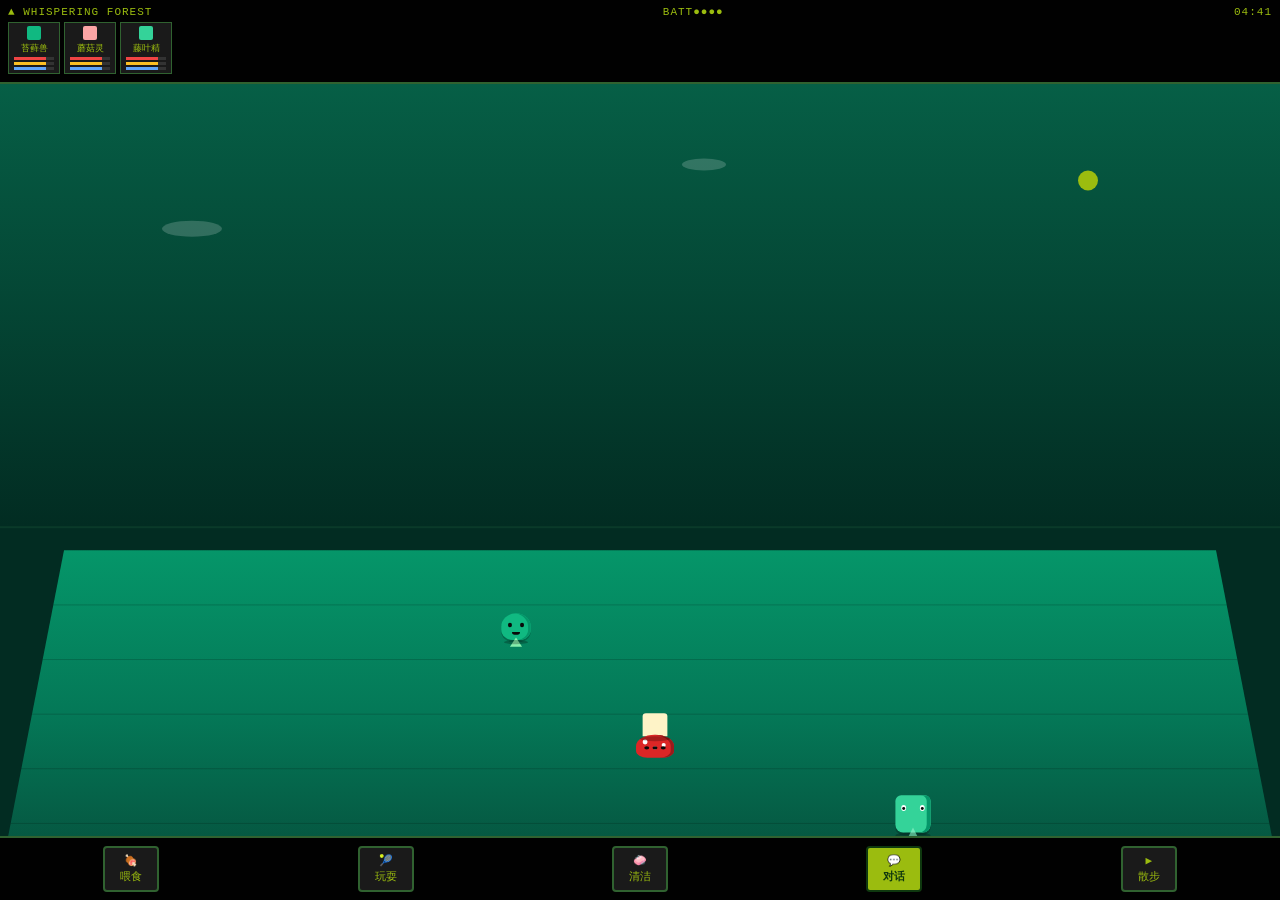
==== index.html @ 6078d498 "feat: 2.5D像素宠物养成游戏开发 Co-authored-by: traeagent <traeagent@users.noreply.github.com>" ====
<!DOCTYPE html>
<html lang="zh-CN">
<head>
<meta charset="UTF-8">
<meta name="viewport" content="width=device-width,initial-scale=1,viewport-fit=cover,user-scalable=no">
<meta name="theme-color" content="#9bbc0f">
<title>POCKETMOSS</title>
<link rel="stylesheet" href="css/styles.css">
</head>
<body>
<div id="app">
  <!-- 顶部 HUD Grid (方案 C) -->
  <header id="hud-top" class="hud-top">
    <div class="hud-row-1">
      <span id="scene-name" class="hud-scene">▲ FOREST</span>
      <span id="battery" class="hud-batt">BATT●●●●</span>
      <span id="clock" class="hud-clock">--:--</span>
    </div>
    <div id="hud-pets" class="hud-pets-row"></div>
  </header>

  <!-- 2.5D 场景 Canvas + 精灵 DOM 层 + 对话气泡层 -->
  <main id="scene-wrap" class="scene-wrap">
    <canvas id="scene-canvas"></canvas>
    <div id="sprite-layer" class="sprite-layer"></div>
    <div id="bubble-layer" class="bubble-layer"></div>
  </main>

  <!-- 底部 5 按钮快捷栏 -->
  <nav id="quick-bar" class="quick-bar">
    <button class="qb-btn" data-action="feed">🍖<span>喂食</span></button>
    <button class="qb-btn" data-action="play">🎾<span>玩耍</span></button>
    <button class="qb-btn" data-action="clean">🧼<span>清洁</span></button>
    <button class="qb-btn qb-ai" data-action="talk">💬<span>对话</span></button>
    <button class="qb-btn" data-action="walk">▶<span>散步</span></button>
  </nav>

  <!-- 状态 toast -->
  <div id="toast" class="toast"></div>
</div>
<script type="module" src="js/game.js"></script>
</body>
</html>
---- css/styles.css ----
/* ====== GBA 色板变量 ====== */
:root {
  --gba-dark:  #0f380f;
  --gba-mid:   #306230;
  --gba-light: #8bac0f;
  --gba-bg:    #9bbc0f;
  --safe-top:  env(safe-area-inset-top, 0px);
  --safe-bot:  env(safe-area-inset-bottom, 0px);
}

* { box-sizing: border-box; margin: 0; padding: 0; -webkit-tap-highlight-color: transparent; }
html, body { width: 100%; height: 100%; overflow: hidden; background: #0a0a0a; }
body {
  font-family: 'Courier New', monospace;
  -webkit-user-select: none; user-select: none;
  touch-action: manipulation;
  image-rendering: pixelated;
}

#app {
  width: 100vw; height: 100vh;
  display: flex; flex-direction: column;
  overflow: hidden; position: relative;
  background: #0a0a0a;
}

/* ===== 顶部 HUD ===== */
.hud-top {
  background: rgba(0,0,0,0.88);
  padding: calc(6px + var(--safe-top)) 8px 6px;
  border-bottom: 2px solid var(--gba-mid);
  flex-shrink: 0; z-index: 50;
}
.hud-row-1 {
  display: flex; justify-content: space-between; align-items: center;
  font-size: 11px; letter-spacing: 1px; color: var(--gba-bg); margin-bottom: 4px;
}
.hud-pets-row {
  display: flex; gap: 4px; overflow-x: auto; padding-bottom: 2px;
  scrollbar-width: none;
}
.hud-pets-row::-webkit-scrollbar { display: none; }
.hud-pet-chip {
  flex: 0 0 auto; background: #1a1a1a; border: 1px solid var(--gba-mid);
  padding: 3px 5px; display: flex; flex-direction: column; gap: 2px;
  min-width: 52px; cursor: pointer;
}
.hud-pet-chip.active { border-color: var(--gba-bg); background: #1e2a1e; }
.hud-pet-chip .name { font-size: 9px; color: var(--gba-bg); text-align: center; }
.hud-pet-chip .avatar { width: 14px; height: 14px; border-radius: 2px; margin: 0 auto; }
.hud-pet-chip .bar { height: 3px; background: #333; }
.hud-pet-chip .bar > div { height: 100%; transition: width 0.4s; }

/* ===== 2.5D 场景区 ===== */
.scene-wrap {
  flex: 1; position: relative; overflow: hidden;
  background: #022c22;
}
#scene-canvas { position: absolute; inset: 0; width: 100%; height: 100%; pointer-events: none; }
.sprite-layer, .bubble-layer { position: absolute; inset: 0; pointer-events: none; }
.sprite-unit { pointer-events: auto; }

/* 呼吸动画 */
@keyframes breath {
  0%, 100% { filter: drop-shadow(0 0 0 transparent); }
  50%      { filter: drop-shadow(0 0 4px rgba(255,255,255,0.15)); }
}
.sprite-unit { animation: breath 3s ease-in-out infinite; }

/* 点击爆散粒子 */
@keyframes particle-fly {
  from { transform: translate(0,0) scale(1); opacity: 1; }
  to   { transform: translate(var(--tx), var(--ty)) scale(0.2); opacity: 0; }
}
.particle {
  position: absolute; width: 6px; height: 6px; border-radius: 1px;
  animation: particle-fly 0.6s ease-out forwards;
  pointer-events: none; z-index: 100;
}

/* AI 对话气泡 */
.bubble {
  position: absolute; pointer-events: none;
  background: var(--gba-bg); color: var(--gba-dark);
  padding: 6px 10px; border-radius: 8px;
  border: 2px solid var(--gba-dark);
  font-size: 11px; font-family: 'Courier New', monospace;
  max-width: 160px; text-align: center;
  transform: translateX(-50%);
  animation: bubble-in 0.25s ease-out;
  z-index: 60;
  box-shadow: 0 2px 0 var(--gba-dark);
}
@keyframes bubble-in {
  from { transform: translateX(-50%) translateY(6px); opacity: 0; }
  to   { transform: translateX(-50%) translateY(0); opacity: 1; }
}

/* ===== 底部 5 按钮 ===== */
.quick-bar {
  background: rgba(0,0,0,0.88); border-top: 2px solid var(--gba-mid);
  display: flex; justify-content: space-around;
  padding: 8px 4px calc(8px + var(--safe-bot));
  flex-shrink: 0; z-index: 50;
}
.qb-btn {
  background: #1a1a1a; border: 2px solid var(--gba-mid); color: var(--gba-bg);
  font-family: 'Courier New', monospace; font-size: 11px;
  padding: 6px 4px; display: flex; flex-direction: column; align-items: center;
  gap: 2px; min-width: 56px; cursor: pointer;
  border-radius: 4px; transition: background 0.1s, transform 0.08s;
}
.qb-btn:active { background: var(--gba-mid); transform: scale(0.96); }
.qb-btn.qb-ai { background: var(--gba-bg); color: var(--gba-dark); border-color: var(--gba-dark); font-weight: bold; }
.qb-btn.qb-ai:active { background: var(--gba-light); }

/* Toast */
.toast {
  position: absolute; top: 50%; left: 50%; transform: translate(-50%, -50%);
  background: rgba(0,0,0,0.9); color: var(--gba-bg);
  padding: 10px 20px; border: 2px solid var(--gba-mid); border-radius: 6px;
  font-size: 13px; font-family: 'Courier New', monospace;
  opacity: 0; transition: opacity 0.3s; pointer-events: none; z-index: 200;
}
.toast.show { opacity: 1; }
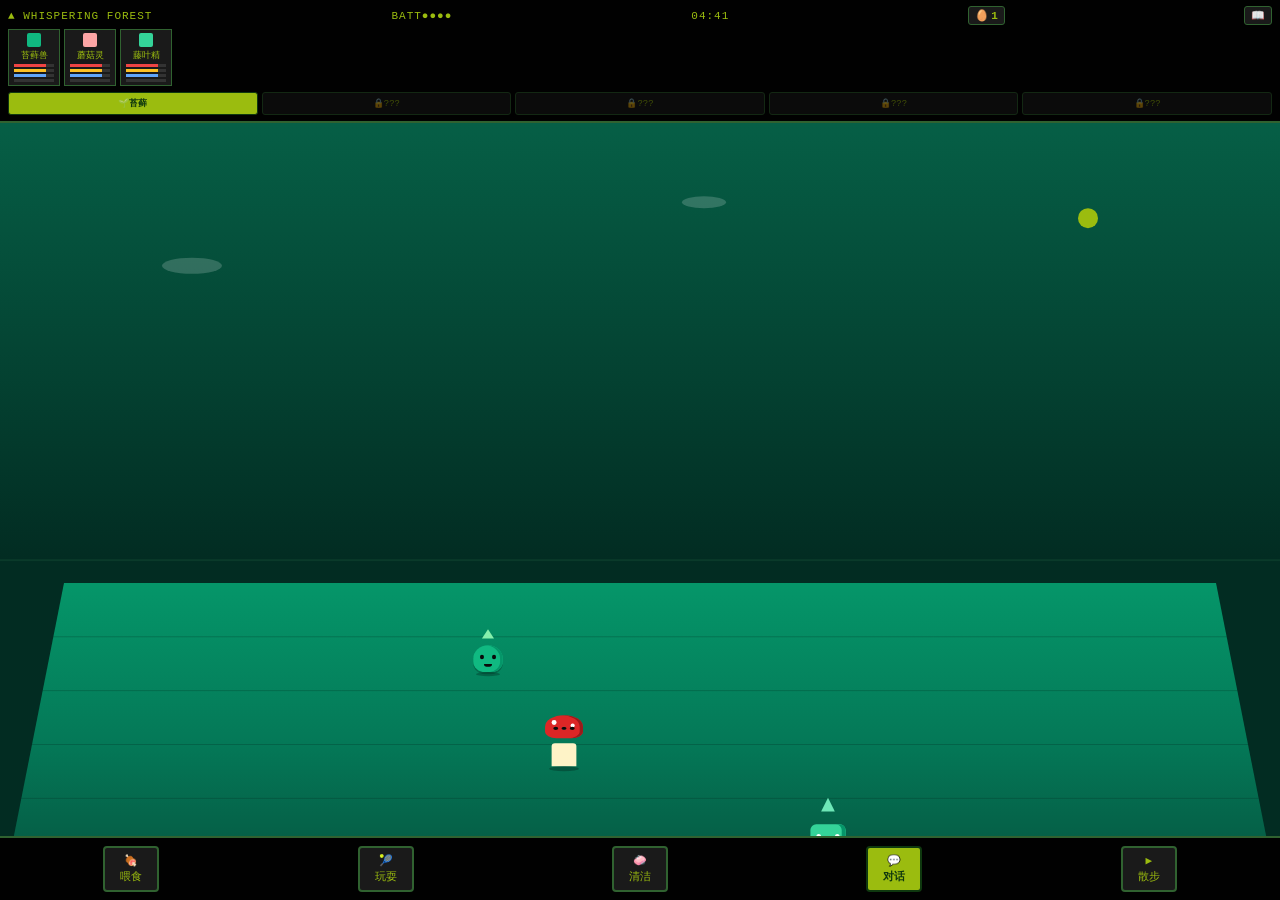
==== commit e6981735: "feat: update workspace Co-authored-by: traeagent <traeagent@users.noreply.github.com>" ====
--- a/index.html
+++ b/index.html
@@ -15,8 +15,11 @@
       <span id="scene-name" class="hud-scene">▲ FOREST</span>
       <span id="battery" class="hud-batt">BATT●●●●</span>
       <span id="clock" class="hud-clock">--:--</span>
+      <button id="btn-hatch" class="hud-icon" title="孵化">🥚<span id="egg-count">0</span></button>
+      <button id="btn-codex" class="hud-icon" title="图鉴">📖</button>
     </div>
     <div id="hud-pets" class="hud-pets-row"></div>
+    <div id="scene-tabs" class="scene-tabs"></div>
   </header>
 
   <!-- 2.5D 场景 Canvas + 精灵 DOM 层 + 对话气泡层 -->
@@ -37,6 +40,27 @@
 
   <!-- 状态 toast -->
   <div id="toast" class="toast"></div>
+
+  <!-- 孵化弹窗 -->
+  <div id="hatch-modal" class="modal hidden">
+    <div class="modal-panel">
+      <div id="hatch-stage">
+        <div id="hatch-egg" class="hatch-egg">🥚</div>
+        <div class="modal-hint">点击蛋孵化</div>
+      </div>
+      <div id="hatch-choices" class="hatch-choices hidden"></div>
+      <button id="hatch-close" class="modal-close">✕</button>
+    </div>
+  </div>
+
+  <!-- 图鉴弹窗 -->
+  <div id="codex-modal" class="modal hidden">
+    <div class="modal-panel">
+      <div class="modal-title">▲ 精灵图鉴</div>
+      <div id="codex-grid" class="codex-grid"></div>
+      <button id="codex-close" class="modal-close">✕</button>
+    </div>
+  </div>
 </div>
 <script type="module" src="js/game.js"></script>
 </body>
--- a/css/styles.css
+++ b/css/styles.css
@@ -123,3 +123,85 @@
   opacity: 0; transition: opacity 0.3s; pointer-events: none; z-index: 200;
 }
 .toast.show { opacity: 1; }
+
+/* ===== HUD 图标按钮（蛋/图鉴） ===== */
+.hud-icon {
+  background: #1a1a1a; border: 1px solid var(--gba-mid); color: var(--gba-bg);
+  font-family: 'Courier New', monospace; font-size: 11px;
+  padding: 2px 6px; cursor: pointer; border-radius: 3px;
+}
+.hud-icon:active { background: var(--gba-mid); }
+#egg-count { margin-left: 2px; font-weight: bold; }
+
+/* ===== 场景切换 Tab ===== */
+.scene-tabs {
+  display: flex; gap: 4px; margin-top: 4px; overflow-x: auto;
+  scrollbar-width: none;
+}
+.scene-tabs::-webkit-scrollbar { display: none; }
+.scene-tab {
+  flex: 1 1 0; min-width: 0; background: #1a1a1a; border: 1px solid var(--gba-mid);
+  color: var(--gba-bg); font-family: 'Courier New', monospace; font-size: 9px;
+  padding: 4px 2px; cursor: pointer; border-radius: 3px;
+  text-align: center; white-space: nowrap; overflow: hidden; text-overflow: ellipsis;
+}
+.scene-tab.active { background: var(--gba-bg); color: var(--gba-dark); border-color: var(--gba-dark); font-weight: bold; }
+.scene-tab.locked { opacity: 0.4; cursor: not-allowed; }
+
+/* ===== 弹窗通用 ===== */
+.modal {
+  position: fixed; inset: 0; background: rgba(0,0,0,0.75);
+  display: flex; align-items: center; justify-content: center; z-index: 300;
+}
+.modal.hidden { display: none; }
+.modal-panel {
+  position: relative; background: #0f1a0f; border: 2px solid var(--gba-mid);
+  border-radius: 8px; padding: 20px 16px 16px; min-width: 240px; max-width: 90vw;
+  max-height: 80vh; overflow-y: auto;
+}
+.modal-title { color: var(--gba-bg); font-size: 13px; letter-spacing: 2px; text-align: center; margin-bottom: 10px; }
+.modal-hint { color: var(--gba-light); font-size: 11px; text-align: center; margin-top: 10px; }
+.modal-close {
+  position: absolute; top: 6px; right: 8px; background: none; border: none;
+  color: var(--gba-bg); font-size: 14px; cursor: pointer; font-family: inherit;
+}
+
+/* ===== 孵化弹窗 ===== */
+.hatch-egg {
+  font-size: 56px; text-align: center; cursor: pointer; padding: 20px;
+  transition: transform 0.1s;
+}
+.hatch-egg.shaking { animation: egg-shake 0.5s ease-in-out infinite; }
+@keyframes egg-shake {
+  0%, 100% { transform: rotate(-8deg); }
+  50%      { transform: rotate(8deg) scale(1.05); }
+}
+.hatch-egg.hatched { animation: egg-pop 0.4s ease-out forwards; }
+@keyframes egg-pop {
+  0% { transform: scale(1); opacity: 1; }
+  100% { transform: scale(1.6); opacity: 0; }
+}
+.hatch-choices { display: flex; gap: 8px; justify-content: center; margin-top: 6px; }
+.hatch-choices.hidden { display: none; }
+.hatch-card {
+  background: #1a1a1a; border: 2px solid var(--gba-mid); border-radius: 6px;
+  padding: 8px 6px; width: 76px; cursor: pointer; text-align: center;
+  color: var(--gba-bg); font-size: 10px;
+}
+.hatch-card:active { background: var(--gba-mid); }
+.hatch-card .hc-avatar { width: 32px; height: 32px; margin: 0 auto 6px; border-radius: 4px; position: relative; }
+.hatch-card .hc-name { font-size: 11px; font-weight: bold; }
+.hatch-card .hc-pers { font-size: 9px; color: var(--gba-light); margin-top: 2px; }
+
+/* ===== 图鉴 ===== */
+.codex-grid {
+  display: grid; grid-template-columns: repeat(3, 1fr); gap: 6px; min-width: 240px;
+}
+.codex-cell {
+  background: #1a1a1a; border: 1px solid var(--gba-mid); border-radius: 4px;
+  padding: 6px 4px; text-align: center; color: var(--gba-bg); font-size: 9px;
+}
+.codex-cell.owned { border-color: var(--gba-light); }
+.codex-cell .cc-avatar { width: 24px; height: 24px; margin: 0 auto 4px; border-radius: 3px; }
+.codex-cell.locked .cc-avatar { background: #333 !important; filter: brightness(0.4); }
+.codex-cell .cc-aff { color: var(--gba-light); font-size: 8px; }
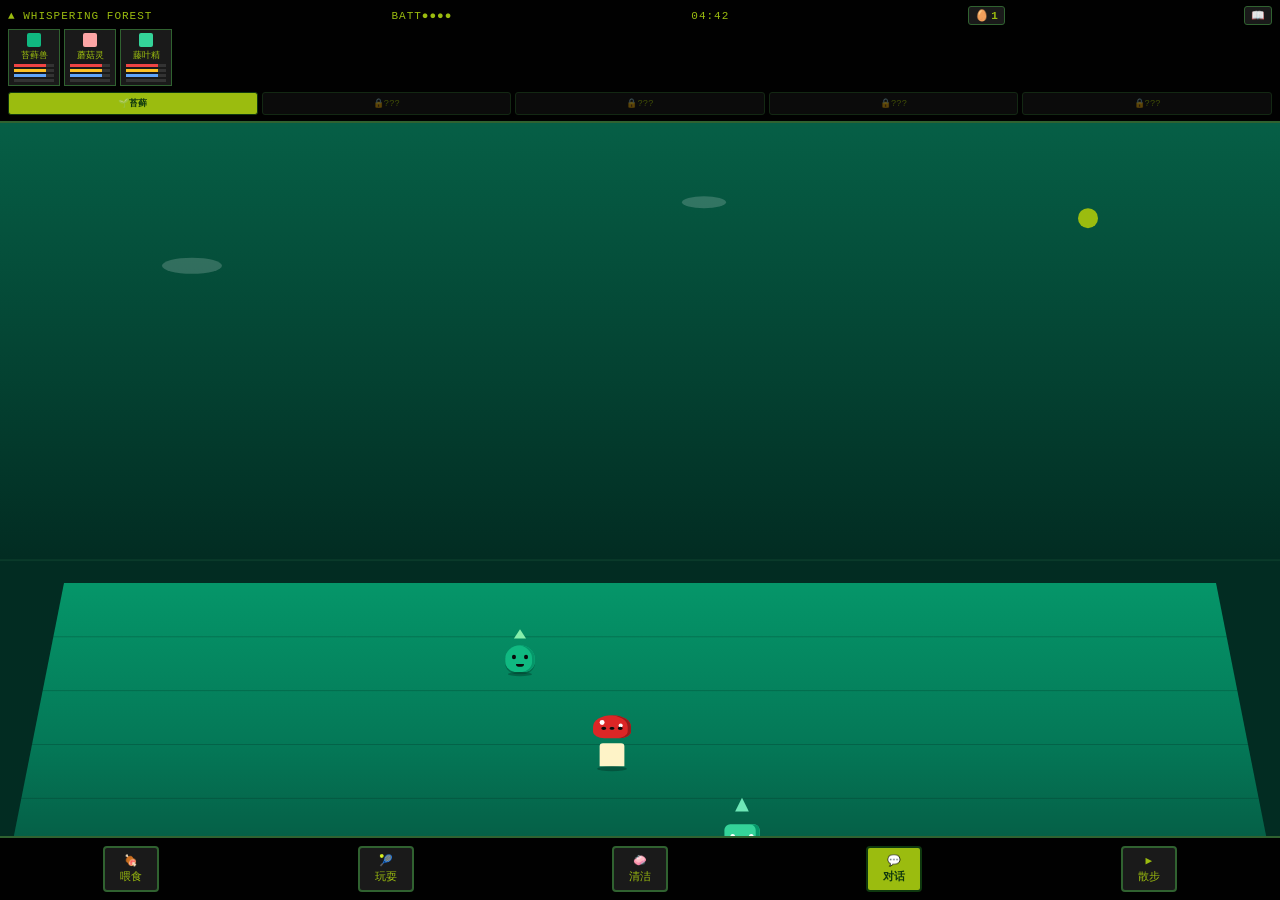
==== commit 9fa0b95a: "feat: update workspace Co-authored-by: traeagent <traeagent@users.noreply.github.com>" ====
--- a/index.html
+++ b/index.html
@@ -41,6 +41,19 @@
   <!-- 状态 toast -->
   <div id="toast" class="toast"></div>
 
+  <!-- 对话弹窗 -->
+  <div id="chat-modal" class="modal hidden">
+    <div class="modal-panel chat-panel">
+      <div class="modal-title" id="chat-title">💬 对话</div>
+      <div id="chat-log" class="chat-log"></div>
+      <div class="chat-input-row">
+        <input id="chat-input" type="text" maxlength="60" placeholder="说点什么..." autocomplete="off">
+        <button id="chat-send" class="chat-send">➤</button>
+      </div>
+      <button id="chat-close" class="modal-close">✕</button>
+    </div>
+  </div>
+
   <!-- 孵化弹窗 -->
   <div id="hatch-modal" class="modal hidden">
     <div class="modal-panel">
--- a/css/styles.css
+++ b/css/styles.css
@@ -205,3 +205,29 @@
 .codex-cell .cc-avatar { width: 24px; height: 24px; margin: 0 auto 4px; border-radius: 3px; }
 .codex-cell.locked .cc-avatar { background: #333 !important; filter: brightness(0.4); }
 .codex-cell .cc-aff { color: var(--gba-light); font-size: 8px; }
+
+/* ===== 对话面板 ===== */
+.chat-panel { width: 88vw; max-width: 340px; display: flex; flex-direction: column; }
+.chat-log {
+  height: 220px; overflow-y: auto; display: flex; flex-direction: column; gap: 6px;
+  padding: 4px 2px; margin-bottom: 8px;
+}
+.chat-msg {
+  max-width: 80%; padding: 5px 9px; border-radius: 8px; font-size: 11px; line-height: 1.5;
+  border: 1px solid var(--gba-mid); word-break: break-word;
+}
+.chat-msg.pet { align-self: flex-start; background: var(--gba-bg); color: var(--gba-dark); border-color: var(--gba-dark); }
+.chat-msg.me  { align-self: flex-end; background: #1a1a1a; color: var(--gba-bg); }
+.chat-msg.sys { align-self: center; background: none; border: none; color: var(--gba-light); font-size: 9px; }
+.chat-input-row { display: flex; gap: 6px; }
+#chat-input {
+  flex: 1; background: #1a1a1a; border: 1px solid var(--gba-mid); border-radius: 4px;
+  color: var(--gba-bg); font-family: inherit; font-size: 12px; padding: 6px 8px; outline: none;
+}
+#chat-input:focus { border-color: var(--gba-bg); }
+.chat-send {
+  background: var(--gba-bg); color: var(--gba-dark); border: 1px solid var(--gba-dark);
+  border-radius: 4px; padding: 0 12px; font-family: inherit; font-size: 13px; cursor: pointer;
+}
+.chat-send:active { background: var(--gba-light); }
+.chat-send:disabled { opacity: 0.4; cursor: wait; }
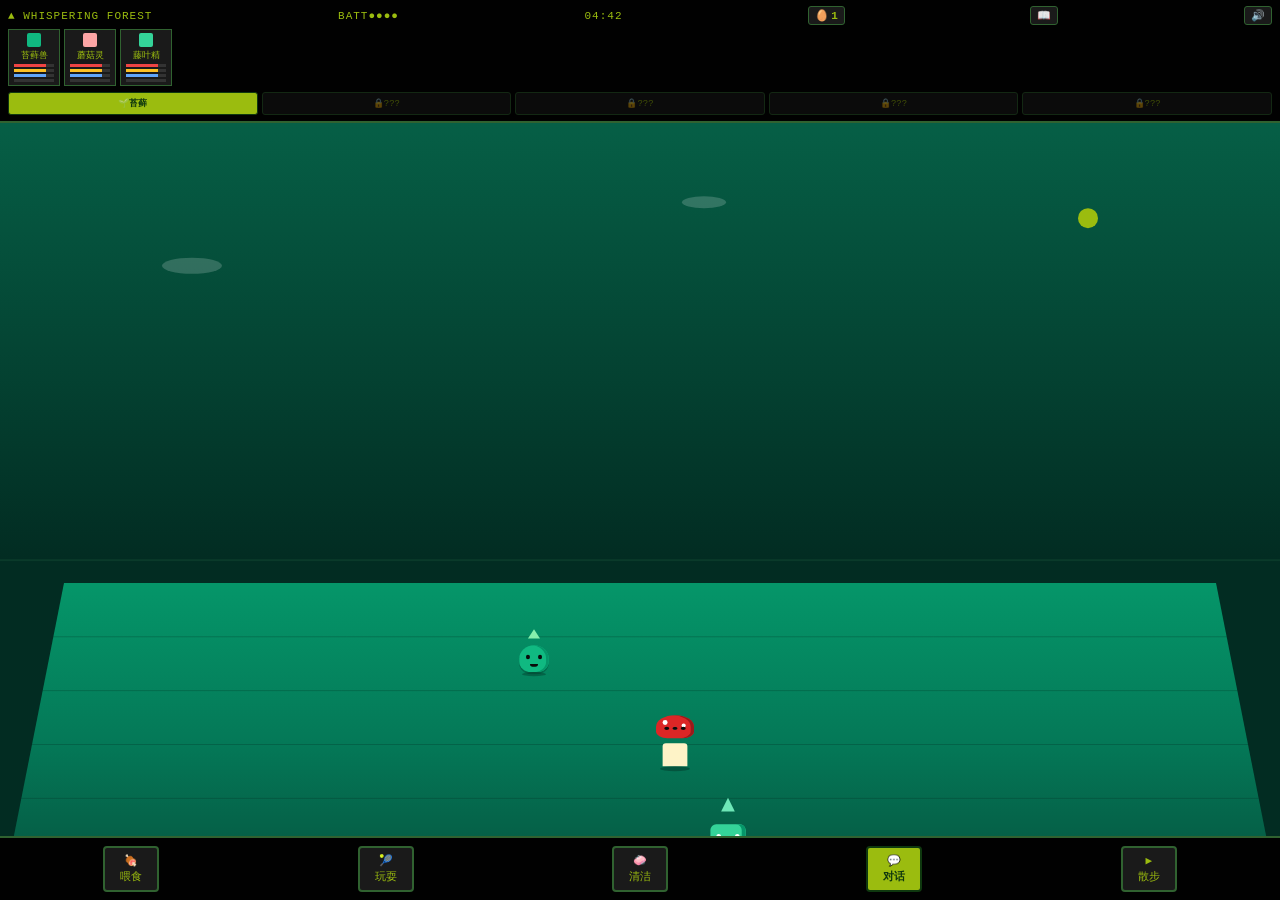
==== commit c3923caf: "feat: update workspace Co-authored-by: traeagent <traeagent@users.noreply.github.com>" ====
--- a/index.html
+++ b/index.html
@@ -17,6 +17,7 @@
       <span id="clock" class="hud-clock">--:--</span>
       <button id="btn-hatch" class="hud-icon" title="孵化">🥚<span id="egg-count">0</span></button>
       <button id="btn-codex" class="hud-icon" title="图鉴">📖</button>
+      <button id="btn-mute" class="hud-icon" title="音乐开关">🔊</button>
     </div>
     <div id="hud-pets" class="hud-pets-row"></div>
     <div id="scene-tabs" class="scene-tabs"></div>
--- a/css/styles.css
+++ b/css/styles.css
@@ -75,6 +75,20 @@
 .particle {
   position: absolute; width: 6px; height: 6px; border-radius: 1px;
   animation: particle-fly 0.6s ease-out forwards;
+  pointer-events: none; z-index: 100;
+}
+
+/* 亲密彩蛋的 ♥ 粒子 */
+@keyframes heart-float {
+  0%   { transform: translateY(0) scale(0.6); opacity: 0; }
+  20%  { opacity: 1; }
+  100% { transform: translateY(-36px) scale(1.2); opacity: 0; }
+}
+.heart-particle {
+  position: absolute; width: 12px; height: 12px;
+  font-size: 10px; line-height: 12px; text-align: center;
+  color: #f472b6; text-shadow: 0 0 4px #f9a8d4;
+  animation: heart-float 1.4s ease-out forwards;
   pointer-events: none; z-index: 100;
 }
 
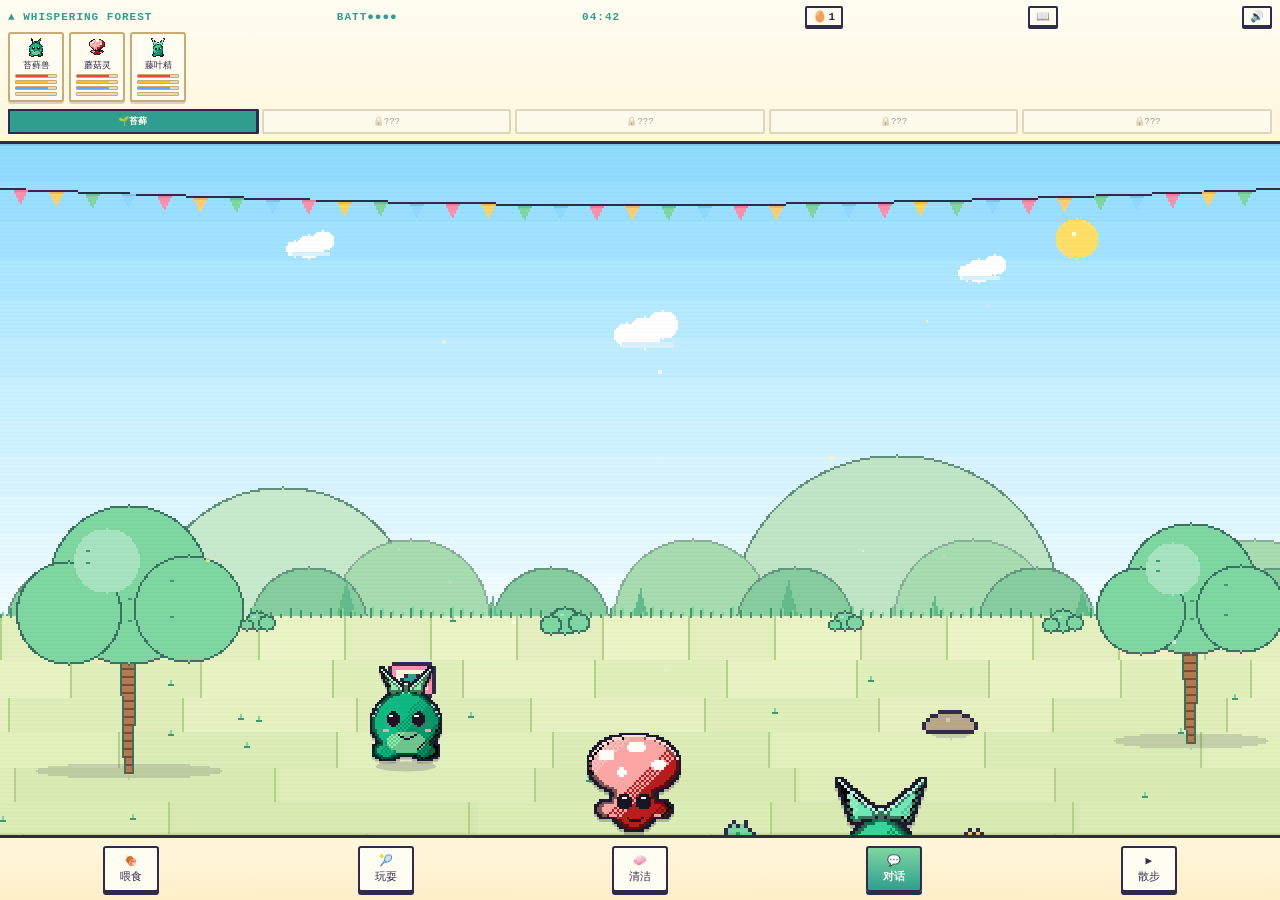
==== commit 50e2f368: "feat: update workspace Co-authored-by: traeagent <traeagent@users.noreply.github.com>" ====
--- a/index.html
+++ b/index.html
@@ -3,7 +3,7 @@
 <head>
 <meta charset="UTF-8">
 <meta name="viewport" content="width=device-width,initial-scale=1,viewport-fit=cover,user-scalable=no">
-<meta name="theme-color" content="#9bbc0f">
+<meta name="theme-color" content="#fff6dc">
 <title>POCKETMOSS</title>
 <link rel="stylesheet" href="css/styles.css">
 </head>
--- a/css/styles.css
+++ b/css/styles.css
@@ -1,15 +1,24 @@
-/* ====== GBA 色板变量 ====== */
+/* ====== 明亮像素色板：奶油纸 + 藏青墨线 + 高饱和点缀 ====== */
 :root {
-  --gba-dark:  #0f380f;
-  --gba-mid:   #306230;
-  --gba-light: #8bac0f;
-  --gba-bg:    #9bbc0f;
+  --ink:       #2f2b4a;
+  --paper:     #fff6dc;
+  --paper-2:   #ffe9b8;
+  --paper-3:   #fffdf2;
+  --wood:      #c9ab74;
+  --teal:      #2f9e8f;
+  --coral:     #ff8fab;
+  --sun:       #ffd166;
+  --mint:      #7ed6a0;
+  --gba-dark:  #2f2b4a;
+  --gba-mid:   #c9ab74;
+  --gba-light: #d97a4a;
+  --gba-bg:    #2f9e8f;
   --safe-top:  env(safe-area-inset-top, 0px);
   --safe-bot:  env(safe-area-inset-bottom, 0px);
 }
 
 * { box-sizing: border-box; margin: 0; padding: 0; -webkit-tap-highlight-color: transparent; }
-html, body { width: 100%; height: 100%; overflow: hidden; background: #0a0a0a; }
+html, body { width: 100%; height: 100%; overflow: hidden; background: #f3ead2; }
 body {
   font-family: 'Courier New', monospace;
   -webkit-user-select: none; user-select: none;
@@ -21,40 +30,59 @@
   width: 100vw; height: 100vh;
   display: flex; flex-direction: column;
   overflow: hidden; position: relative;
-  background: #0a0a0a;
+  background: #f3ead2;
+}
+/* 极淡的像素横纹，保留一点掌机质感 */
+#app::after {
+  content: ''; position: absolute; inset: 0; z-index: 40; pointer-events: none;
+  background: repeating-linear-gradient(
+    to bottom, rgba(47,43,74,0.10) 0px, rgba(47,43,74,0.10) 1px,
+    transparent 1px, transparent 4px
+  );
+  mix-blend-mode: multiply; opacity: 0.18;
 }
 
 /* ===== 顶部 HUD ===== */
 .hud-top {
-  background: rgba(0,0,0,0.88);
-  padding: calc(6px + var(--safe-top)) 8px 6px;
-  border-bottom: 2px solid var(--gba-mid);
+  background: linear-gradient(#fffdf2, #fff6dc);
+  padding: calc(6px + var(--safe-top)) 8px 7px;
+  border-bottom: 3px solid var(--ink);
+  box-shadow: 0 2px 0 rgba(47,43,74,0.12);
   flex-shrink: 0; z-index: 50;
 }
 .hud-row-1 {
   display: flex; justify-content: space-between; align-items: center;
-  font-size: 11px; letter-spacing: 1px; color: var(--gba-bg); margin-bottom: 4px;
+  font-size: 11px; letter-spacing: 1px; color: var(--teal); font-weight: bold; margin-bottom: 5px;
 }
 .hud-pets-row {
-  display: flex; gap: 4px; overflow-x: auto; padding-bottom: 2px;
+  display: flex; gap: 5px; overflow-x: auto; padding-bottom: 2px;
   scrollbar-width: none;
 }
 .hud-pets-row::-webkit-scrollbar { display: none; }
 .hud-pet-chip {
-  flex: 0 0 auto; background: #1a1a1a; border: 1px solid var(--gba-mid);
-  padding: 3px 5px; display: flex; flex-direction: column; gap: 2px;
-  min-width: 52px; cursor: pointer;
-}
-.hud-pet-chip.active { border-color: var(--gba-bg); background: #1e2a1e; }
-.hud-pet-chip .name { font-size: 9px; color: var(--gba-bg); text-align: center; }
-.hud-pet-chip .avatar { width: 14px; height: 14px; border-radius: 2px; margin: 0 auto; }
-.hud-pet-chip .bar { height: 3px; background: #333; }
+  flex: 0 0 auto; background: var(--paper-3); border: 2px solid var(--wood);
+  padding: 3px 5px 4px; display: flex; flex-direction: column; gap: 2px;
+  min-width: 56px; cursor: pointer; border-radius: 3px;
+  box-shadow: 0 2px 0 rgba(47,43,74,0.18);
+  transition: border-color 0.15s, background 0.15s, transform 0.08s;
+}
+.hud-pet-chip:active { transform: translateY(1px); }
+.hud-pet-chip.active {
+  border-color: var(--teal); background: #e9fbf4;
+  box-shadow: 0 0 0 2px var(--ink), 0 2px 0 rgba(47,43,74,0.18);
+}
+.hud-pet-chip .name { font-size: 9px; color: var(--ink); text-align: center; letter-spacing: 0; }
+.hud-pet-chip .avatar {
+  width: 20px; height: 20px; margin: 0 auto;
+  display: flex; align-items: center; justify-content: center;
+}
+.hud-pet-chip .bar { height: 4px; background: #e6d9bb; border: 1px solid var(--wood); border-radius: 1px; }
 .hud-pet-chip .bar > div { height: 100%; transition: width 0.4s; }
 
 /* ===== 2.5D 场景区 ===== */
 .scene-wrap {
   flex: 1; position: relative; overflow: hidden;
-  background: #022c22;
+  background: #bfeaff;
 }
 #scene-canvas { position: absolute; inset: 0; width: 100%; height: 100%; pointer-events: none; }
 .sprite-layer, .bubble-layer { position: absolute; inset: 0; pointer-events: none; }
@@ -63,9 +91,20 @@
 /* 呼吸动画 */
 @keyframes breath {
   0%, 100% { filter: drop-shadow(0 0 0 transparent); }
-  50%      { filter: drop-shadow(0 0 4px rgba(255,255,255,0.15)); }
+  50%      { filter: drop-shadow(0 0 5px rgba(255,240,160,0.55)); }
 }
 .sprite-unit { animation: breath 3s ease-in-out infinite; }
+
+/* 待机浮动（内层，避免覆盖定位 transform） */
+@keyframes sprite-bob {
+  0%, 100% { transform: translate(-50%, 0); }
+  50%      { transform: translate(-50%, -4px); }
+}
+.sprite-bob {
+  position: absolute; bottom: 14px; left: 50%;
+  transform: translate(-50%, 0);
+  animation: sprite-bob 2.6s ease-in-out infinite;
+}
 
 /* 点击爆散粒子 */
 @keyframes particle-fly {
@@ -87,7 +126,7 @@
 .heart-particle {
   position: absolute; width: 12px; height: 12px;
   font-size: 10px; line-height: 12px; text-align: center;
-  color: #f472b6; text-shadow: 0 0 4px #f9a8d4;
+  color: #ff5f8a; text-shadow: 0 0 4px #ffc2d4;
   animation: heart-float 1.4s ease-out forwards;
   pointer-events: none; z-index: 100;
 }
@@ -95,15 +134,15 @@
 /* AI 对话气泡 */
 .bubble {
   position: absolute; pointer-events: none;
-  background: var(--gba-bg); color: var(--gba-dark);
+  background: var(--paper-3); color: var(--ink);
   padding: 6px 10px; border-radius: 8px;
-  border: 2px solid var(--gba-dark);
+  border: 2px solid var(--ink);
   font-size: 11px; font-family: 'Courier New', monospace;
-  max-width: 160px; text-align: center;
+  max-width: 170px; text-align: center;
   transform: translateX(-50%);
   animation: bubble-in 0.25s ease-out;
   z-index: 60;
-  box-shadow: 0 2px 0 var(--gba-dark);
+  box-shadow: 0 3px 0 var(--ink);
 }
 @keyframes bubble-in {
   from { transform: translateX(-50%) translateY(6px); opacity: 0; }
@@ -112,72 +151,109 @@
 
 /* ===== 底部 5 按钮 ===== */
 .quick-bar {
-  background: rgba(0,0,0,0.88); border-top: 2px solid var(--gba-mid);
+  background: linear-gradient(#fff6dc, #ffefc9);
+  border-top: 3px solid var(--ink);
+  box-shadow: 0 -2px 0 rgba(47,43,74,0.10);
   display: flex; justify-content: space-around;
   padding: 8px 4px calc(8px + var(--safe-bot));
   flex-shrink: 0; z-index: 50;
 }
 .qb-btn {
-  background: #1a1a1a; border: 2px solid var(--gba-mid); color: var(--gba-bg);
+  background: var(--paper-3);
+  border: 2px solid var(--ink); color: var(--ink);
   font-family: 'Courier New', monospace; font-size: 11px;
   padding: 6px 4px; display: flex; flex-direction: column; align-items: center;
   gap: 2px; min-width: 56px; cursor: pointer;
-  border-radius: 4px; transition: background 0.1s, transform 0.08s;
-}
-.qb-btn:active { background: var(--gba-mid); transform: scale(0.96); }
-.qb-btn.qb-ai { background: var(--gba-bg); color: var(--gba-dark); border-color: var(--gba-dark); font-weight: bold; }
-.qb-btn.qb-ai:active { background: var(--gba-light); }
+  border-radius: 3px;
+  box-shadow: 0 3px 0 var(--ink);
+  transition: background 0.1s, transform 0.06s, box-shadow 0.06s;
+}
+.qb-btn:active {
+  background: var(--paper-2); transform: translateY(3px);
+  box-shadow: 0 0 0 var(--ink);
+}
+.qb-btn.qb-ai {
+  background: linear-gradient(var(--mint), var(--teal));
+  color: #fffdf2; border-color: var(--ink); font-weight: bold;
+  box-shadow: 0 3px 0 var(--ink);
+}
+.qb-btn.qb-ai:active { background: var(--teal); }
 
 /* Toast */
 .toast {
   position: absolute; top: 50%; left: 50%; transform: translate(-50%, -50%);
-  background: rgba(0,0,0,0.9); color: var(--gba-bg);
-  padding: 10px 20px; border: 2px solid var(--gba-mid); border-radius: 6px;
+  background: var(--paper); color: var(--ink);
+  padding: 10px 20px; border: 2px solid var(--ink); border-radius: 6px;
   font-size: 13px; font-family: 'Courier New', monospace;
+  box-shadow: 0 4px 0 var(--ink);
   opacity: 0; transition: opacity 0.3s; pointer-events: none; z-index: 200;
 }
 .toast.show { opacity: 1; }
 
 /* ===== HUD 图标按钮（蛋/图鉴） ===== */
 .hud-icon {
-  background: #1a1a1a; border: 1px solid var(--gba-mid); color: var(--gba-bg);
+  background: var(--paper-3);
+  border: 2px solid var(--ink); color: var(--ink);
   font-family: 'Courier New', monospace; font-size: 11px;
-  padding: 2px 6px; cursor: pointer; border-radius: 3px;
-}
-.hud-icon:active { background: var(--gba-mid); }
+  padding: 2px 6px; cursor: pointer; border-radius: 2px;
+  box-shadow: 0 2px 0 var(--ink);
+  transition: transform 0.06s, box-shadow 0.06s;
+}
+.hud-icon:active { background: var(--paper-2); transform: translateY(2px); box-shadow: none; }
 #egg-count { margin-left: 2px; font-weight: bold; }
 
 /* ===== 场景切换 Tab ===== */
 .scene-tabs {
-  display: flex; gap: 4px; margin-top: 4px; overflow-x: auto;
+  display: flex; gap: 4px; margin-top: 5px; overflow-x: auto;
   scrollbar-width: none;
 }
 .scene-tabs::-webkit-scrollbar { display: none; }
 .scene-tab {
-  flex: 1 1 0; min-width: 0; background: #1a1a1a; border: 1px solid var(--gba-mid);
-  color: var(--gba-bg); font-family: 'Courier New', monospace; font-size: 9px;
-  padding: 4px 2px; cursor: pointer; border-radius: 3px;
+  flex: 1 1 0; min-width: 0; background: var(--paper-3);
+  border: 2px solid var(--wood);
+  color: var(--ink); font-family: 'Courier New', monospace; font-size: 9px;
+  padding: 4px 2px; cursor: pointer; border-radius: 2px;
   text-align: center; white-space: nowrap; overflow: hidden; text-overflow: ellipsis;
-}
-.scene-tab.active { background: var(--gba-bg); color: var(--gba-dark); border-color: var(--gba-dark); font-weight: bold; }
-.scene-tab.locked { opacity: 0.4; cursor: not-allowed; }
+  letter-spacing: 0; transition: background 0.15s, box-shadow 0.15s;
+}
+.scene-tab.active {
+  background: var(--teal); color: #fffdf2; border-color: var(--ink);
+  font-weight: bold; box-shadow: 0 0 0 1px var(--ink);
+}
+.scene-tab.locked { opacity: 0.45; cursor: not-allowed; filter: grayscale(0.7); }
 
 /* ===== 弹窗通用 ===== */
 .modal {
-  position: fixed; inset: 0; background: rgba(0,0,0,0.75);
+  position: fixed; inset: 0; background: rgba(47,43,74,0.45);
   display: flex; align-items: center; justify-content: center; z-index: 300;
 }
 .modal.hidden { display: none; }
 .modal-panel {
-  position: relative; background: #0f1a0f; border: 2px solid var(--gba-mid);
-  border-radius: 8px; padding: 20px 16px 16px; min-width: 240px; max-width: 90vw;
+  position: relative; background: var(--paper);
+  border: 3px solid var(--ink);
+  border-radius: 4px; padding: 22px 16px 16px; min-width: 240px; max-width: 90vw;
   max-height: 80vh; overflow-y: auto;
-}
-.modal-title { color: var(--gba-bg); font-size: 13px; letter-spacing: 2px; text-align: center; margin-bottom: 10px; }
+  box-shadow: 0 0 0 2px var(--paper-3), 0 0 0 5px var(--wood), 0 12px 28px rgba(47,43,74,0.35);
+}
+/* 对话框四角装饰 */
+.modal-panel::before {
+  content: ''; position: absolute; inset: 5px; pointer-events: none;
+  background:
+    linear-gradient(var(--coral), var(--coral)) left top / 7px 2px no-repeat,
+    linear-gradient(var(--coral), var(--coral)) left top / 2px 7px no-repeat,
+    linear-gradient(var(--coral), var(--coral)) right top / 7px 2px no-repeat,
+    linear-gradient(var(--coral), var(--coral)) right top / 2px 7px no-repeat,
+    linear-gradient(var(--coral), var(--coral)) left bottom / 7px 2px no-repeat,
+    linear-gradient(var(--coral), var(--coral)) left bottom / 2px 7px no-repeat,
+    linear-gradient(var(--coral), var(--coral)) right bottom / 7px 2px no-repeat,
+    linear-gradient(var(--coral), var(--coral)) right bottom / 2px 7px no-repeat;
+  opacity: 0.85;
+}
+.modal-title { color: var(--ink); font-size: 13px; letter-spacing: 2px; text-align: center; margin-bottom: 10px; font-weight: bold; }
 .modal-hint { color: var(--gba-light); font-size: 11px; text-align: center; margin-top: 10px; }
 .modal-close {
   position: absolute; top: 6px; right: 8px; background: none; border: none;
-  color: var(--gba-bg); font-size: 14px; cursor: pointer; font-family: inherit;
+  color: var(--ink); font-size: 14px; cursor: pointer; font-family: inherit;
 }
 
 /* ===== 孵化弹窗 ===== */
@@ -198,12 +274,20 @@
 .hatch-choices { display: flex; gap: 8px; justify-content: center; margin-top: 6px; }
 .hatch-choices.hidden { display: none; }
 .hatch-card {
-  background: #1a1a1a; border: 2px solid var(--gba-mid); border-radius: 6px;
-  padding: 8px 6px; width: 76px; cursor: pointer; text-align: center;
-  color: var(--gba-bg); font-size: 10px;
-}
-.hatch-card:active { background: var(--gba-mid); }
-.hatch-card .hc-avatar { width: 32px; height: 32px; margin: 0 auto 6px; border-radius: 4px; position: relative; }
+  background: var(--paper-3);
+  border: 2px solid var(--wood); border-radius: 3px;
+  padding: 8px 6px; width: 84px; cursor: pointer; text-align: center;
+  color: var(--ink); font-size: 10px;
+  box-shadow: 0 3px 0 var(--wood);
+  transition: transform 0.06s, box-shadow 0.06s, border-color 0.15s;
+}
+.hatch-card:active { background: var(--paper-2); transform: translateY(2px); box-shadow: 0 1px 0 var(--wood); }
+.hatch-card:hover { border-color: var(--teal); }
+.hatch-card .hc-avatar {
+  width: 42px; height: 42px; margin: 0 auto 6px; position: relative;
+  display: flex; align-items: center; justify-content: center;
+  background: radial-gradient(circle, rgba(47,158,143,0.18), transparent 70%);
+}
 .hatch-card .hc-name { font-size: 11px; font-weight: bold; }
 .hatch-card .hc-pers { font-size: 9px; color: var(--gba-light); margin-top: 2px; }
 
@@ -212,12 +296,19 @@
   display: grid; grid-template-columns: repeat(3, 1fr); gap: 6px; min-width: 240px;
 }
 .codex-cell {
-  background: #1a1a1a; border: 1px solid var(--gba-mid); border-radius: 4px;
-  padding: 6px 4px; text-align: center; color: var(--gba-bg); font-size: 9px;
-}
-.codex-cell.owned { border-color: var(--gba-light); }
-.codex-cell .cc-avatar { width: 24px; height: 24px; margin: 0 auto 4px; border-radius: 3px; }
-.codex-cell.locked .cc-avatar { background: #333 !important; filter: brightness(0.4); }
+  background: var(--paper-3); border: 2px solid #e6d8b8; border-radius: 3px;
+  padding: 6px 4px; text-align: center; color: var(--ink); font-size: 9px;
+  transition: border-color 0.15s, background 0.15s;
+}
+.codex-cell.owned { border-color: var(--teal); background: #eefbf5; }
+.codex-cell.owned:hover { box-shadow: 0 0 8px rgba(47,158,143,0.35); }
+.codex-cell .cc-avatar {
+  width: 34px; height: 34px; margin: 0 auto 4px; border-radius: 2px;
+  display: flex; align-items: center; justify-content: center;
+  background: radial-gradient(circle, rgba(255,143,171,0.18), transparent 72%);
+  font-size: 14px; color: #b8a888;
+}
+.codex-cell.locked .cc-avatar { filter: brightness(0.55) grayscale(1); }
 .codex-cell .cc-aff { color: var(--gba-light); font-size: 8px; }
 
 /* ===== 对话面板 ===== */
@@ -227,21 +318,25 @@
   padding: 4px 2px; margin-bottom: 8px;
 }
 .chat-msg {
-  max-width: 80%; padding: 5px 9px; border-radius: 8px; font-size: 11px; line-height: 1.5;
-  border: 1px solid var(--gba-mid); word-break: break-word;
-}
-.chat-msg.pet { align-self: flex-start; background: var(--gba-bg); color: var(--gba-dark); border-color: var(--gba-dark); }
-.chat-msg.me  { align-self: flex-end; background: #1a1a1a; color: var(--gba-bg); }
-.chat-msg.sys { align-self: center; background: none; border: none; color: var(--gba-light); font-size: 9px; }
+  max-width: 80%; padding: 6px 10px; border-radius: 3px; font-size: 11px; line-height: 1.55;
+  border: 2px solid var(--ink); word-break: break-word;
+  box-shadow: 0 2px 0 rgba(47,43,74,0.18);
+}
+.chat-msg.pet { align-self: flex-start; background: #d8f7ee; color: var(--ink); border-color: var(--ink); }
+.chat-msg.me  { align-self: flex-end; background: var(--paper-2); color: var(--ink); }
+.chat-msg.sys { align-self: center; background: none; border: none; color: #a98a5f; font-size: 9px; box-shadow: none; }
 .chat-input-row { display: flex; gap: 6px; }
 #chat-input {
-  flex: 1; background: #1a1a1a; border: 1px solid var(--gba-mid); border-radius: 4px;
-  color: var(--gba-bg); font-family: inherit; font-size: 12px; padding: 6px 8px; outline: none;
-}
-#chat-input:focus { border-color: var(--gba-bg); }
+  flex: 1; background: var(--paper-3); border: 2px solid var(--wood); border-radius: 2px;
+  color: var(--ink); font-family: inherit; font-size: 12px; padding: 6px 8px; outline: none;
+  box-shadow: inset 0 2px 0 rgba(47,43,74,0.10);
+}
+#chat-input:focus { border-color: var(--teal); box-shadow: inset 0 2px 0 rgba(47,43,74,0.10), 0 0 6px rgba(47,158,143,0.35); }
 .chat-send {
-  background: var(--gba-bg); color: var(--gba-dark); border: 1px solid var(--gba-dark);
-  border-radius: 4px; padding: 0 12px; font-family: inherit; font-size: 13px; cursor: pointer;
-}
-.chat-send:active { background: var(--gba-light); }
+  background: var(--teal); color: #fffdf2;
+  border: 2px solid var(--ink); border-radius: 2px; padding: 0 12px;
+  font-family: inherit; font-size: 13px; cursor: pointer; font-weight: bold;
+  box-shadow: 0 2px 0 var(--ink);
+}
+.chat-send:active { background: #278578; transform: translateY(2px); box-shadow: none; }
 .chat-send:disabled { opacity: 0.4; cursor: wait; }
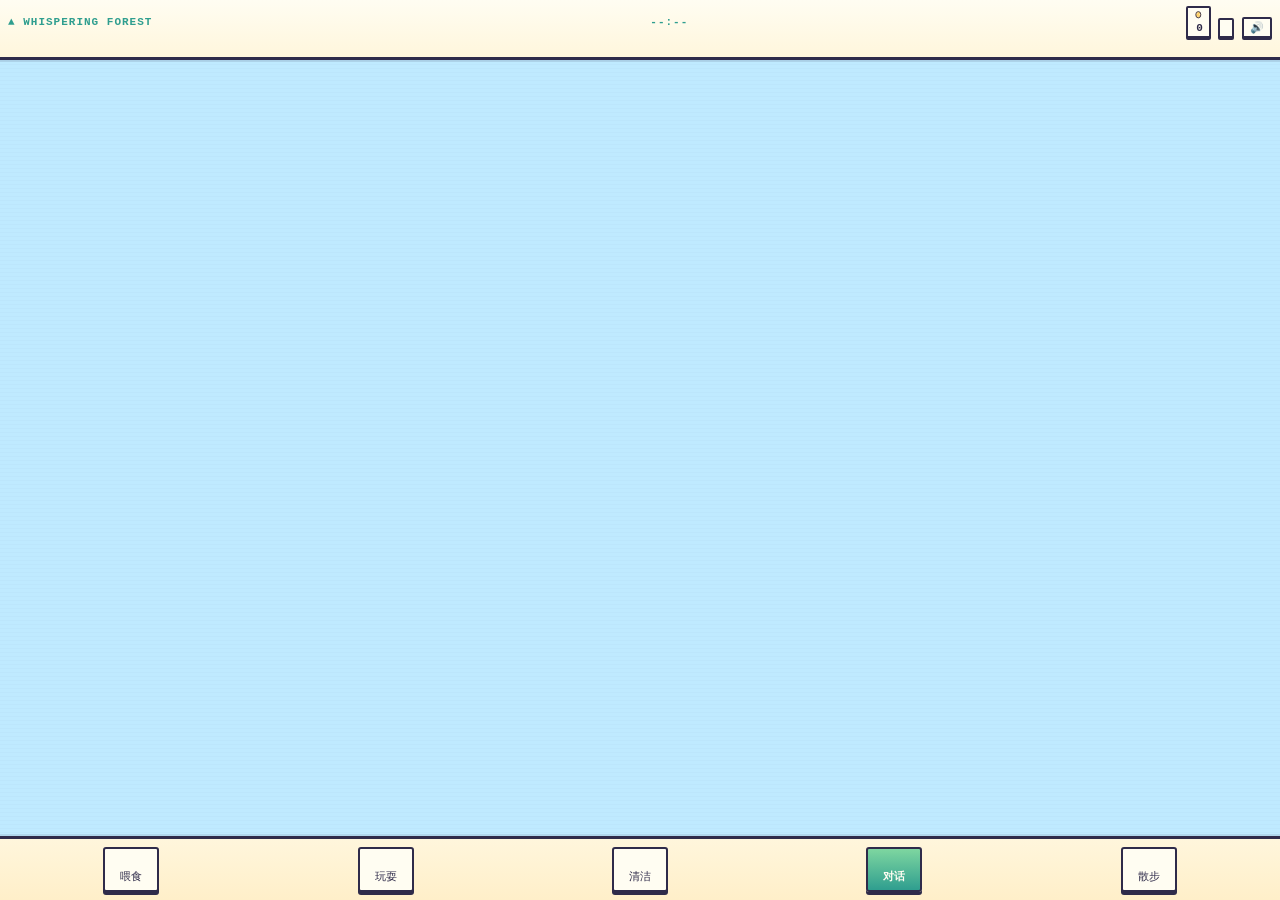
==== commit 720faec8: "feat: update workspace Co-authored-by: traeagent <traeagent@users.noreply.github.com>" ====
--- a/index.html
+++ b/index.html
@@ -9,15 +9,36 @@
 </head>
 <body>
 <div id="app">
-  <!-- 顶部 HUD Grid (方案 C) -->
+  <!-- 顶部 HUD -->
   <header id="hud-top" class="hud-top">
     <div class="hud-row-1">
-      <span id="scene-name" class="hud-scene">▲ FOREST</span>
-      <span id="battery" class="hud-batt">BATT●●●●</span>
+      <span id="scene-name" class="hud-scene">FOREST</span>
       <span id="clock" class="hud-clock">--:--</span>
-      <button id="btn-hatch" class="hud-icon" title="孵化">🥚<span id="egg-count">0</span></button>
-      <button id="btn-codex" class="hud-icon" title="图鉴">📖</button>
-      <button id="btn-mute" class="hud-icon" title="音乐开关">🔊</button>
+      <div class="hud-actions">
+        <button id="btn-hatch" class="hud-icon" title="孵化">
+          <svg viewBox="0 0 12 12" class="ico" aria-hidden="true">
+            <ellipse cx="6" cy="6.6" rx="3.5" ry="4.4" fill="#ffd166" stroke="#2f2b4a" stroke-width="1.2"/>
+            <rect x="4" y="4" width="1" height="1" fill="#fffdf8"/>
+            <rect x="7" y="6" width="1" height="1" fill="#fffdf8"/>
+            <rect x="5" y="8" width="1" height="1" fill="#fffdf8"/>
+          </svg><span id="egg-count">0</span>
+        </button>
+        <button id="btn-codex" class="hud-icon" title="图鉴">
+          <svg viewBox="0 0 12 12" class="ico" aria-hidden="true">
+            <rect x="2" y="2" width="8" height="8" fill="#7ed6a0" stroke="#2f2b4a" stroke-width="1.2"/>
+            <rect x="5" y="2" width="1" height="8" fill="#2f2b4a"/>
+            <rect x="3" y="4" width="2" height="1" fill="#fffdf8"/>
+            <rect x="7" y="4" width="2" height="1" fill="#fffdf8"/>
+          </svg>
+        </button>
+        <button id="btn-mute" class="hud-icon" title="音乐开关">
+          <svg viewBox="0 0 12 12" class="ico" aria-hidden="true">
+            <rect x="2" y="4" width="3" height="4" fill="#ff8fab" stroke="#2f2b4a" stroke-width="1.2"/>
+            <path d="M5 4l3-2v8l-3-2z" fill="#ff8fab" stroke="#2f2b4a" stroke-width="1.2"/>
+            <rect x="9" y="4" width="1" height="4" fill="#2f2b4a"/>
+          </svg>
+        </button>
+      </div>
     </div>
     <div id="hud-pets" class="hud-pets-row"></div>
     <div id="scene-tabs" class="scene-tabs"></div>
@@ -32,11 +53,21 @@
 
   <!-- 底部 5 按钮快捷栏 -->
   <nav id="quick-bar" class="quick-bar">
-    <button class="qb-btn" data-action="feed">🍖<span>喂食</span></button>
-    <button class="qb-btn" data-action="play">🎾<span>玩耍</span></button>
-    <button class="qb-btn" data-action="clean">🧼<span>清洁</span></button>
-    <button class="qb-btn qb-ai" data-action="talk">💬<span>对话</span></button>
-    <button class="qb-btn" data-action="walk">▶<span>散步</span></button>
+    <button class="qb-btn" data-action="feed"><span class="qb-ico">
+      <svg viewBox="0 0 12 12" aria-hidden="true"><ellipse cx="7.4" cy="7.4" rx="3.1" ry="3.1" fill="#e8875e" stroke="#2f2b4a" stroke-width="1.2"/><rect x="1.6" y="1.6" width="4" height="2" rx="1" fill="#fffdf8" stroke="#2f2b4a" stroke-width="1.2" transform="rotate(45 3.6 2.6)"/></svg>
+    </span><span>喂食</span></button>
+    <button class="qb-btn" data-action="play"><span class="qb-ico">
+      <svg viewBox="0 0 12 12" aria-hidden="true"><circle cx="6" cy="6" r="4.2" fill="#fffdf8" stroke="#2f2b4a" stroke-width="1.2"/><path d="M6 2v8M2 6h8" stroke="#2f9e8f" stroke-width="1.2"/></svg>
+    </span><span>玩耍</span></button>
+    <button class="qb-btn" data-action="clean"><span class="qb-ico">
+      <svg viewBox="0 0 12 12" aria-hidden="true"><rect x="2" y="5" width="8" height="5" rx="1" fill="#8fd8ff" stroke="#2f2b4a" stroke-width="1.2"/><circle cx="4" cy="3" r="1.2" fill="#fffdf8" stroke="#2f2b4a" stroke-width="1"/><circle cx="7" cy="2.4" r="1" fill="#fffdf8" stroke="#2f2b4a" stroke-width="1"/></svg>
+    </span><span>清洁</span></button>
+    <button class="qb-btn qb-ai" data-action="talk"><span class="qb-ico">
+      <svg viewBox="0 0 12 12" aria-hidden="true"><path d="M2 2h8v6H6l-2 2V8H2z" fill="#fffdf8" stroke="#2f2b4a" stroke-width="1.2"/><rect x="4" y="4" width="1" height="1" fill="#2f2b4a"/><rect x="6" y="4" width="1" height="1" fill="#2f2b4a"/><rect x="8" y="4" width="1" height="1" fill="#2f2b4a"/></svg>
+    </span><span>对话</span></button>
+    <button class="qb-btn" data-action="walk"><span class="qb-ico">
+      <svg viewBox="0 0 12 12" aria-hidden="true"><ellipse cx="4.2" cy="4" rx="1.5" ry="2.2" fill="#2f9e8f" stroke="#2f2b4a" stroke-width="1"/><ellipse cx="7.8" cy="8" rx="1.5" ry="2.2" fill="#2f9e8f" stroke="#2f2b4a" stroke-width="1"/></svg>
+    </span><span>散步</span></button>
   </nav>
 
   <!-- 状态 toast -->
@@ -45,7 +76,7 @@
   <!-- 对话弹窗 -->
   <div id="chat-modal" class="modal hidden">
     <div class="modal-panel chat-panel">
-      <div class="modal-title" id="chat-title">💬 对话</div>
+      <div class="modal-title" id="chat-title">对话</div>
       <div id="chat-log" class="chat-log"></div>
       <div class="chat-input-row">
         <input id="chat-input" type="text" maxlength="60" placeholder="说点什么..." autocomplete="off">
@@ -70,7 +101,7 @@
   <!-- 图鉴弹窗 -->
   <div id="codex-modal" class="modal hidden">
     <div class="modal-panel">
-      <div class="modal-title">▲ 精灵图鉴</div>
+      <div class="modal-title">精灵图鉴</div>
       <div id="codex-grid" class="codex-grid"></div>
       <button id="codex-close" class="modal-close">✕</button>
     </div>
